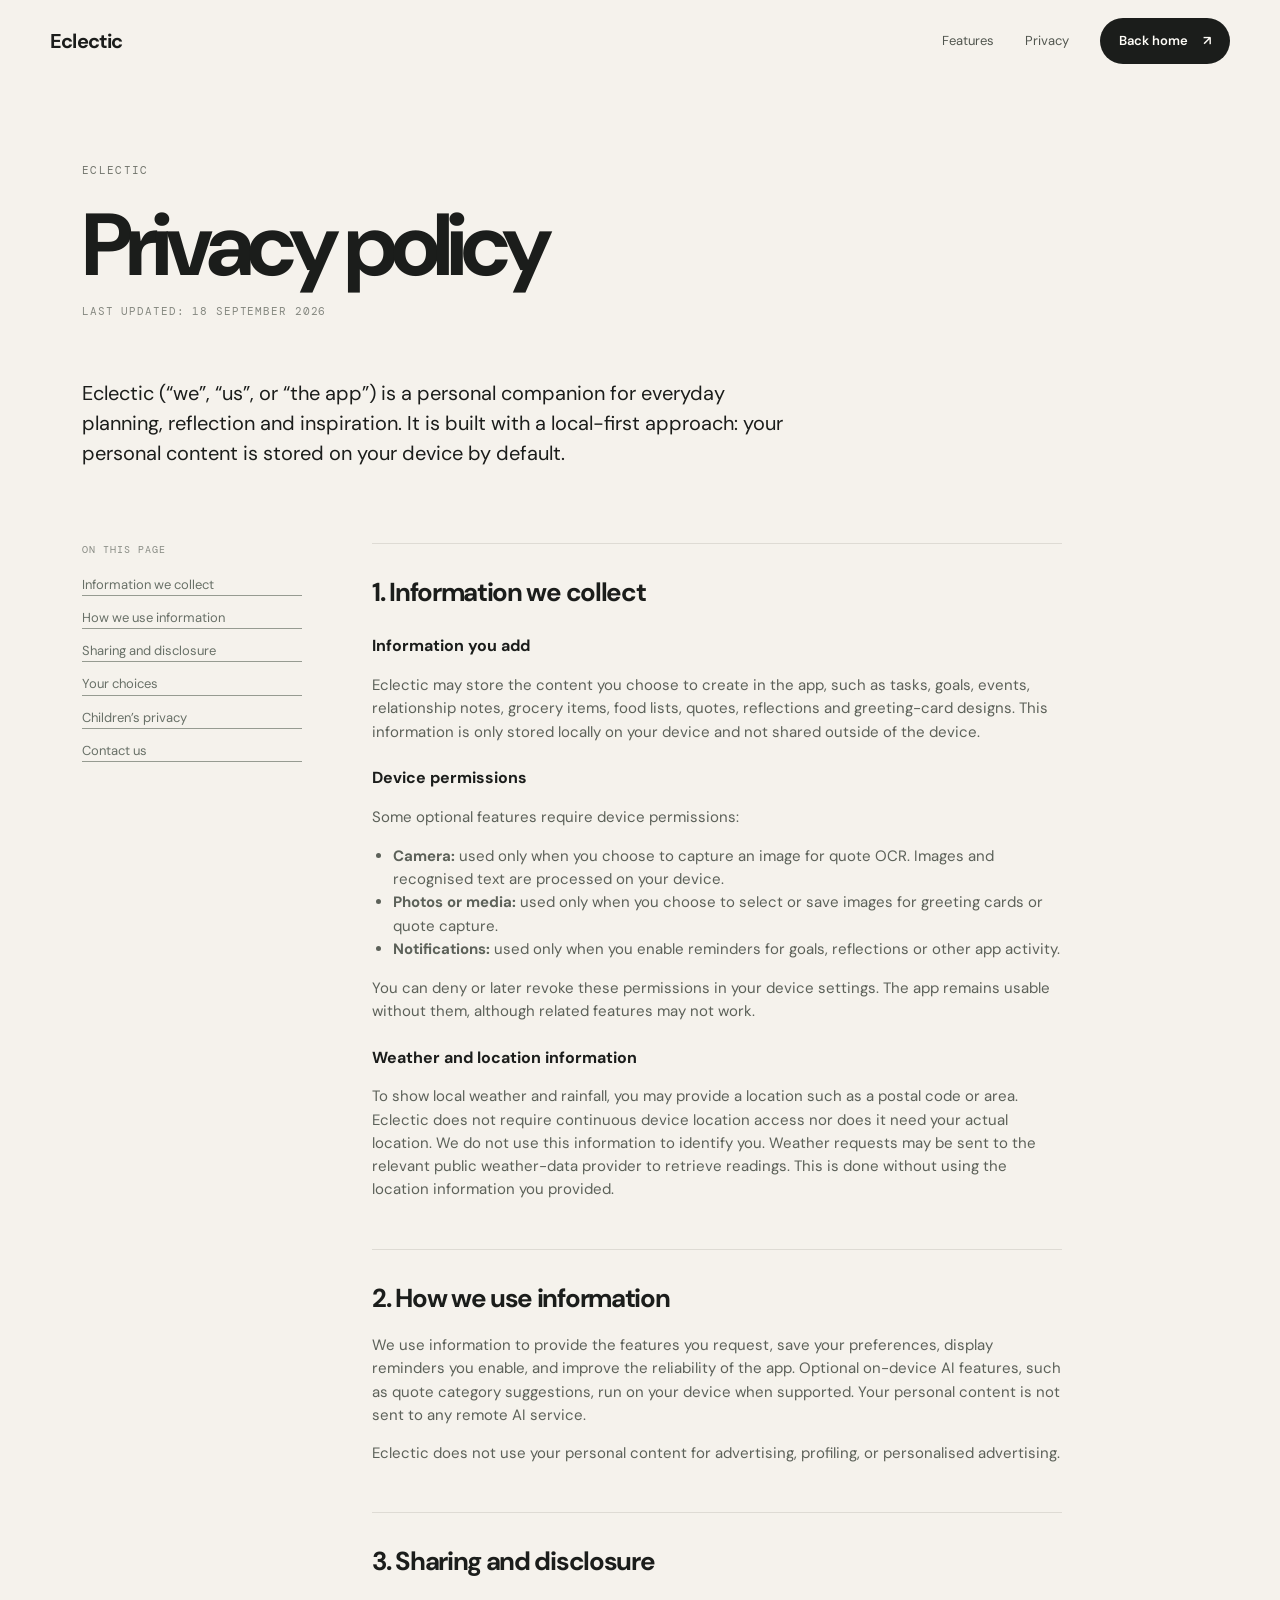
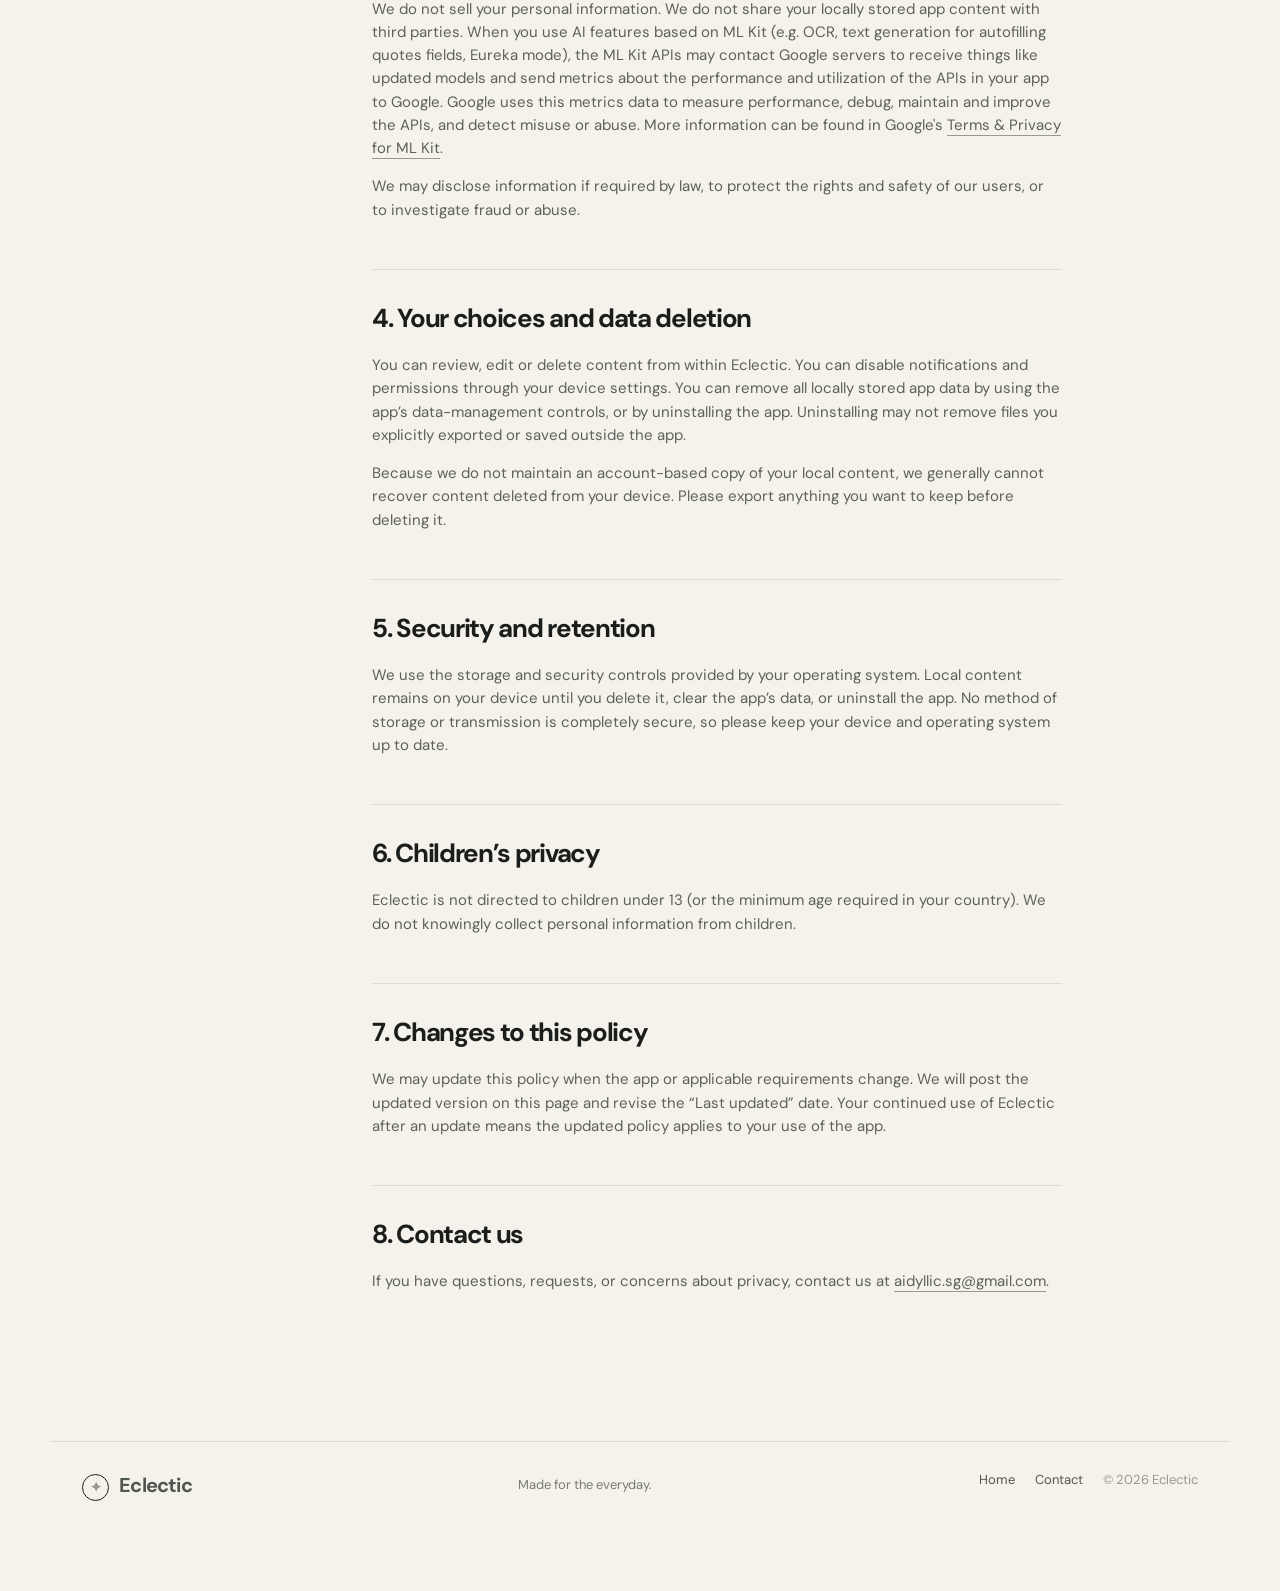
==== privacy.html @ 6900eea2 "init website" ====
<!doctype html>
<html lang="en">
  <head>
    <meta charset="utf-8"><meta name="viewport" content="width=device-width, initial-scale=1">
    <meta name="description" content="Eclectic privacy policy. Learn what data the app stores, how it is used, and how to contact us.">
    <title>Privacy policy — Eclectic</title><link rel="stylesheet" href="styles.css">
  </head>
  <body>
    <header class="site-header"><a class="wordmark" href="index.html">Eclectic</a><nav class="nav"><a href="index.html#features">Features</a><a href="index.html#privacy">Privacy</a><a class="nav-button" href="index.html">Back home <span>↗</span></a></nav><button class="menu-button" aria-label="Open menu" aria-expanded="false">☰</button></header>
    <main class="policy section-wrap">
      <p class="eyebrow">Eclectic</p><h1>Privacy policy</h1><p class="policy-updated">Last updated: 18 September 2026</p>
      <p class="policy-intro">Eclectic (“we”, “us”, or “the app”) is a personal companion for everyday planning, reflection and inspiration. 
        It is built with a local-first approach: your personal content is stored on your device by default.</p>
      <div class="policy-grid"><aside><p>On this page</p><a href="#collect">Information we collect</a><a href="#use">How we use information</a><a href="#share">Sharing and disclosure</a><a href="#choices">Your choices</a><a href="#children">Children’s privacy</a><a href="#contact">Contact us</a></aside><article>
        <section id="collect"><h2>1. Information we collect</h2>
          <h3>Information you add</h3><p>
          Eclectic may store the content you choose to create in the app, 
          such as tasks, goals, events, relationship notes, grocery items, food lists, quotes, reflections and greeting-card designs. 
          This information is only stored locally on your device and not shared outside of the device. 
          </p><h3>Device permissions</h3><p>Some optional features require device permissions:</p><ul>
              <li><strong>Camera:</strong> used only when you choose to capture an image for quote OCR. Images and recognised text are processed on your device.</li>
              <li><strong>Photos or media:</strong> used only when you choose to select or save images for greeting cards or quote capture.</li>
              <li><strong>Notifications:</strong> used only when you enable reminders for goals, reflections or other app activity.</li></ul>
              <p>You can deny or later revoke these permissions in your device settings. The app remains usable without them, although related features may not work.</p>
            <h3>Weather and location information</h3>
            <p>To show local weather and rainfall, you may provide a location such as a postal code or area. 
              Eclectic does not require continuous device location access nor does it need your actual location. We do not use this information to identify you.
              Weather requests may be sent to the relevant public weather-data provider to retrieve readings. This is done without using the location information you provided.
              </p></section>
        <section id="use"><h2>2. How we use information</h2>
          <p>We use information to provide the features you request, save your preferences, display reminders you enable, and improve the reliability of the app. 
            Optional on-device AI features, such as quote category suggestions, run on your device when supported. Your personal content is not sent to any remote AI service.</p>
            <p>Eclectic does not use your personal content for advertising, profiling, or personalised advertising.</p></section>
        <section id="share"><h2>3. Sharing and disclosure</h2>
          <p>We do not sell your personal information. We do not share your locally stored app content with third parties. 
            When you use AI features based on ML Kit (e.g. OCR, text generation for autofilling quotes fields, Eureka mode), 
            the ML Kit APIs may contact Google servers to receive things like updated models and send metrics about the performance and utilization of the APIs in your app to Google. 
            Google uses this metrics data to measure performance, debug, maintain and improve the APIs, and detect misuse or abuse. More information can be found in Google's <a href="https://developers.google.com/ml-kit/terms">Terms & Privacy for ML Kit</a>.</p>
            <p>We may disclose information if required by law, to protect the rights and safety of our users, or to investigate fraud or abuse. 
            </p></section>
        <section id="choices"><h2>4. Your choices and data deletion</h2>
          <p>You can review, edit or delete content from within Eclectic. You can disable notifications and permissions through your device settings. 
            You can remove all locally stored app data by using the app’s data-management controls, or by uninstalling the app. 
            Uninstalling may not remove files you explicitly exported or saved outside the app.</p>
            <p>Because we do not maintain an account-based copy of your local content, we generally cannot recover content deleted from your device. 
              Please export anything you want to keep before deleting it.</p></section>
        <section id="security"><h2>5. Security and retention</h2><p>We use the storage and security controls provided by your operating system. Local content remains on your device until you delete it, clear the app’s data, or uninstall the app. No method of storage or transmission is completely secure, so please keep your device and operating system up to date.</p></section>
        <section id="children"><h2>6. Children’s privacy</h2><p>
          Eclectic is not directed to children under 13 (or the minimum age required in your country). We do not knowingly collect personal information from children. 
        </p></section>
        <section id="changes"><h2>7. Changes to this policy</h2><p>We may update this policy when the app or applicable requirements change. We will post the updated version on this page and revise the “Last updated” date. Your continued use of Eclectic after an update means the updated policy applies to your use of the app.</p></section>
        <section id="contact"><h2>8. Contact us</h2><p>If you have questions, requests, or concerns about privacy, contact us at <a href="mailto:aidyllic.sg@gmail.com">aidyllic.sg@gmail.com</a>.</p></section>
      </article></div>
    </main>
    <footer class="site-footer section-wrap"><a class="wordmark" href="index.html"><span class="mark">✦</span> Eclectic</a><p>Made for the everyday.</p><div><a href="index.html">Home</a><a href="mailto:support@eclectic.app">Contact</a><span>© 2026 Eclectic</span></div></footer><script src="script.js"></script>
  </body>
</html>
---- styles.css ----
@import url("https://fonts.googleapis.com/css2?family=DM+Mono:wght@400;500&family=DM+Sans:wght@400;500;600;700&family=Playfair+Display:ital,wght@0,600;1,600&display=swap");
:root {
  --ink: #1b1d1b;
  --muted: #6c706b;
  --paper: #f5f2ec;
  --white: #fffdf8;
  --line: #dedbd4;
  --blue: #cfe5ed;
  --orange: #f5caa8;
  --green: #d6e6cc;
  --pink: #ead5d8;
  --lilac: #ddd7ee;
  --navy: #192f42;
}
* {
  box-sizing: border-box;
}
html {
  scroll-behavior: smooth;
}
body {
  margin: 0;
  background: var(--paper);
  color: var(--ink);
  font-family: "DM Sans", sans-serif;
  line-height: 1.55;
}
a {
  color: inherit;
  text-decoration: none;
}
.section-wrap {
  max-width: 1180px;
  margin: auto;
  padding-left: 32px;
  padding-right: 32px;
}
.site-header {
  height: 82px;
  display: flex;
  align-items: center;
  justify-content: space-between;
  max-width: 1244px;
  margin: auto;
  padding: 0 32px;
}
.wordmark {
  font-weight: 700;
  font-size: 20px;
  letter-spacing: -0.04em;
}
.mark {
  display: inline-grid;
  place-items: center;
  width: 27px;
  height: 27px;
  margin-right: 6px;
  border: 1px solid var(--ink);
  border-radius: 50%;
  font-size: 14px;
}
.nav {
  display: flex;
  align-items: center;
  gap: 31px;
  font-size: 13px;
}
.nav a:not(.nav-button),
.site-footer a {
  color: #51564f;
}
.nav-button,
.button {
  display: inline-flex;
  align-items: center;
  gap: 15px;
  border-radius: 50px;
  padding: 13px 19px;
  background: var(--ink);
  color: var(--white);
  font-weight: 600;
}
.menu-button {
  display: none;
  border: 0;
  background: none;
  font-size: 24px;
}
.hero {
  min-height: 650px;
  display: grid;
  grid-template-columns: 49% 51%;
  align-items: center;
  padding-top: 40px;
  padding-bottom: 50px;
}
.eyebrow {
  font-family: "DM Mono", monospace;
  font-size: 11px;
  letter-spacing: 0.12em;
  text-transform: uppercase;
  color: #73766e;
  margin: 0 0 22px;
}
.eyebrow-dot {
  display: inline-block;
  width: 8px;
  height: 8px;
  background: #dd8f67;
  border-radius: 50%;
  margin-right: 9px;
}
.hero h1 {
  font-size: clamp(44px, 6vw, 76px);
  line-height: 1.02;
  letter-spacing: -0.075em;
  max-width: 600px;
  margin: 0 0 27px;
}
.hero h1 em,
h2 em {
  font-family: "Playfair Display", serif;
  font-weight: 600;
  letter-spacing: -0.04em;
}
.hero-lead {
  font-size: 18px;
  line-height: 1.6;
  max-width: 485px;
  color: #575b55;
}
.hero-actions {
  display: flex;
  align-items: center;
  gap: 26px;
  margin-top: 31px;
}
.button-dark {
  background: var(--ink);
}
.text-link {
  font-weight: 600;
  font-size: 14px;
  border-bottom: 1px solid #9a9c96;
  padding-bottom: 4px;
}
.download {
  border-top: 1px solid var(--line);
  padding-top: 92px;
  padding-bottom: 110px;
  display: grid;
  grid-template-columns: 1fr 1.1fr;
  gap: 12%;
  align-items: end;
}
.download-heading h2 {
  margin: 0 0 20px;
}
.download-heading > p:last-child {
  color: var(--muted);
  font-size: 16px;
  max-width: 390px;
}
.tooltip-wrap {
  position: relative;
  display: inline;
}
.tooltip-trigger {
  cursor: help;
  border-bottom: 1px dashed currentColor;
  white-space: nowrap;
}
.tooltip-mark {
  display: inline-grid;
  place-items: center;
  width: 15px;
  height: 15px;
  margin-left: 2px;
  border: 1px solid currentColor;
  border-radius: 50%;
  font: 10px "DM Mono", monospace;
  vertical-align: 1px;
}
.tooltip {
  position: absolute;
  z-index: 3;
  left: 0;
  bottom: calc(100% + 12px);
  width: min(300px, 80vw);
  padding: 13px 15px;
  border: 1px solid var(--ink);
  background: var(--white);
  color: var(--ink);
  box-shadow: 5px 5px 0 var(--line);
  font-size: 13px;
  line-height: 1.45;
  visibility: hidden;
  opacity: 0;
  transform: translateY(5px);
  transition: opacity 150ms ease, transform 150ms ease, visibility 150ms ease;
}
.tooltip-trigger:hover + .tooltip,
.tooltip-trigger:focus + .tooltip,
.tooltip.is-visible {
  visibility: visible;
  opacity: 1;
  transform: translateY(0);
}
.download-options {
  display: grid;
  grid-template-columns: repeat(2, 1fr);
  gap: 14px;
}
.download-option {
  min-height: 150px;
  padding: 24px;
  border: 1px solid var(--ink);
  display: flex;
  flex-direction: column;
  justify-content: space-between;
  transition: background 180ms ease, color 180ms ease;
}
.download-option.is-coming-soon {
  cursor: default;
  opacity: 0.58;
}
.download-platform {
  font-size: 22px;
  font-weight: 600;
  letter-spacing: -0.04em;
}
.download-label {
  color: var(--muted);
  font-family: "DM Mono", monospace;
  font-size: 11px;
  text-transform: uppercase;
  letter-spacing: 0.08em;
}
.download-arrow {
  align-self: flex-end;
  font-size: 20px;
}
.microcopy {
  color: #898b84;
  font-size: 12px;
  margin-top: 31px;
}
.hero-art {
  height: 560px;
  position: relative;
}
.sun-glow {
  position: absolute;
  right: 5%;
  top: 16%;
  width: 370px;
  height: 370px;
  border-radius: 50%;
  background: #e7d9bc;
  filter: blur(1px);
  opacity: 0.75;
}
.orbit {
  position: absolute;
  border: 1px solid #d8c8ac;
  border-radius: 50%;
  width: 450px;
  height: 170px;
  right: -9%;
  top: 39%;
  transform: rotate(-23deg);
}
.orbit-two {
  width: 500px;
  height: 220px;
  right: -15%;
  top: 33%;
  transform: rotate(27deg);
  border-color: #dfe0ce;
}
.phone {
  position: absolute;
  border: 7px solid #222a2a;
  border-radius: 34px;
  background: #f7f8f3;
  box-shadow: 0 25px 50px #7b735b30;
}
.phone-back {
  width: 213px;
  height: 430px;
  right: 19%;
  top: 13%;
  transform: rotate(9deg);
  background: #b4c8b0;
}
.phone-front {
  width: 242px;
  height: 480px;
  right: 32%;
  top: 7%;
  z-index: 2;
  padding: 32px 14px 10px;
}
.phone-notch {
  position: absolute;
  top: -1px;
  left: 50%;
  transform: translateX(-50%);
  height: 18px;
  width: 82px;
  background: #222a2a;
  border-radius: 0 0 14px 14px;
}
.back-lines {
  margin: 80px 20px;
  height: 190px;
  border-top: 1px solid #718671;
  border-bottom: 1px solid #718671;
  opacity: 0.4;
}
.phone-topline {
  font-size: 8px;
  display: flex;
  justify-content: space-between;
}
.phone-greeting {
  font-size: 14px;
  margin: 19px 4px 13px;
  letter-spacing: -0.04em;
}
.phone-greeting span {
  float: right;
}
.phone-card {
  background: #fffefa;
  border-radius: 12px;
  margin-bottom: 10px;
  padding: 12px;
  box-shadow: 0 3px 8px #4750410b;
}
.card-label {
  font: 8px "DM Mono", monospace;
  color: #8a8c84;
  letter-spacing: 0.08em;
}
.quote-card p {
  font-family: "Playfair Display", serif;
  font-size: 17px;
  line-height: 1.3;
  margin: 11px 0 8px;
}
.card-meta {
  font-size: 8px;
  color: #888;
}
.task-card {
  font-size: 10px;
}
.task-row {
  display: flex;
  align-items: center;
  gap: 7px;
  margin-top: 10px;
}
.check {
  border: 1px solid #aeb8ab;
  width: 14px;
  height: 14px;
  border-radius: 50%;
  display: grid;
  place-items: center;
  color: transparent;
  font-size: 9px;
}
.checked {
  background: #a7c59d;
  color: #fff;
  border-color: #a7c59d;
}
.phone-nav {
  position: absolute;
  bottom: 11px;
  left: 15px;
  right: 15px;
  display: flex;
  justify-content: space-around;
  color: #8e958a;
  font-size: 15px;
}
.phone-nav .active {
  color: #4d7555;
}
.float-note {
  position: absolute;
  z-index: 3;
  background: var(--white);
  padding: 10px 15px;
  border-radius: 13px;
  box-shadow: 0 10px 25px #6c5d3f1c;
  font-size: 13px;
}
.float-note small {
  display: block;
  font-size: 9px;
  color: #84867f;
  margin-top: 2px;
}
.note-weather {
  right: 0;
  top: 22%;
  transform: rotate(4deg);
}
.note-done {
  left: 3%;
  bottom: 14%;
  transform: rotate(-5deg);
}
.trust-strip {
  border-top: 1px solid var(--line);
  border-bottom: 1px solid var(--line);
  padding: 18px 0;
}
.trust-inner {
  display: flex;
  align-items: center;
  justify-content: space-between;
  font: 10px "DM Mono", monospace;
  letter-spacing: 0.11em;
  color: #868981;
}
.trust-line {
  height: 1px;
  background: #d3d0c8;
  width: 16%;
}
.intro {
  text-align: center;
  padding-top: 145px;
  padding-bottom: 75px;
}
.intro h2,
.privacy-callout h2,
.faq-heading h2 {
  font-size: clamp(38px, 5vw, 62px);
  line-height: 1.06;
  letter-spacing: -0.07em;
  margin: 0 auto 20px;
}
.section-lead {
  max-width: 520px;
  margin: auto;
  color: var(--muted);
  font-size: 16px;
}
.features {
  padding-bottom: 150px;
}
.feature-grid {
  display: grid;
  grid-template-columns: repeat(4, 1fr);
  gap: 16px;
}
.feature {
  min-height: 260px;
  border-radius: 20px;
  padding: 26px;
  position: relative;
  overflow: hidden;
}
.feature-large {
  grid-column: span 2;
}
.feature-tall {
  grid-row: span 2;
  min-height: 536px;
}
.feature-wide {
  grid-column: span 2;
}
.feature-icon {
  font-size: 26px;
}
.feature-number {
  font: 11px "DM Mono", monospace;
  color: #687067;
  margin: 18px 0 6px;
}
.feature h3 {
  font-size: 24px;
  letter-spacing: -0.055em;
  margin: 0 0 9px;
}
.feature p:not(.feature-number) {
  font-size: 14px;
  max-width: 265px;
  color: #4f554d;
  margin: 0;
}
.feature-blue {
  background: var(--blue);
}
.feature-cream {
  background: #ebe4d3;
}
.feature-orange {
  background: var(--orange);
}
.feature-lilac {
  background: var(--lilac);
}
.feature-green {
  background: var(--green);
}
.feature-sky {
  background: #d5e4e8;
}
.feature-navy {
  background: var(--navy);
  color: #f5f2ec;
}
.feature-navy .feature-number,
.feature-navy p {
  color: #cad5d7 !important;
}
.feature-pink {
  background: var(--pink);
}
.feature-art {
  position: absolute;
  right: 22px;
  bottom: 22px;
  font-size: 22px;
}
.mini-checks {
  font-size: 38px;
  color: #6893a1;
  letter-spacing: -8px;
}
.tiny-calendar {
  border: 1px solid #a99d86;
  border-radius: 12px;
  padding: 14px 18px;
  font: 30px "Playfair Display", serif;
  line-height: 0.8;
  text-align: center;
  transform: rotate(8deg);
}
.tiny-calendar small {
  font: 9px "DM Mono", monospace;
}
.pantry {
  font-size: 27px;
}
.plate {
  width: 65px;
  height: 65px;
  border: 2px solid #9b91af;
  border-radius: 50%;
  display: grid;
  place-items: center;
  font-size: 28px;
}
.quote-lines {
  font: 46px "Playfair Display", serif;
  color: #659067;
  letter-spacing: 12px;
}
.temp {
  font-size: 52px;
  font-family: "Playfair Display", serif;
  color: #5c929e;
}
.radar {
  font: 29px "DM Mono", monospace;
  color: #a6cfda;
}
.stars {
  font-size: 30px;
  color: #b65e6a;
}
.privacy-callout {
  border-top: 1px solid var(--line);
  padding-top: 120px;
  padding-bottom: 145px;
  display: grid;
  grid-template-columns: 1fr 1fr;
  gap: 12%;
  align-items: end;
}
.privacy-callout h2 {
  margin: 0;
}
.privacy-copy {
  font-size: 17px;
  color: #5f635d;
  max-width: 470px;
}
.privacy-copy .text-link {
  display: inline-block;
  margin-top: 20px;
  color: var(--ink);
}
.faq {
  border-top: 1px solid var(--line);
  padding-top: 120px;
  padding-bottom: 145px;
  display: grid;
  grid-template-columns: 1fr 1.1fr;
  gap: 12%;
  align-items: start;
}
.faq-heading h2 {
  margin: 0 0 20px;
}
.faq-heading > p:last-child {
  color: var(--muted);
  font-size: 16px;
  max-width: 390px;
}
.faq-list {
  border-top: 1px solid var(--line);
}
.faq-list details {
  border-bottom: 1px solid var(--line);
  padding: 23px 0;
}
.faq-list summary {
  cursor: pointer;
  list-style: none;
  padding-right: 30px;
  font-size: 17px;
  font-weight: 600;
  letter-spacing: -0.02em;
  position: relative;
}
.faq-list summary::-webkit-details-marker {
  display: none;
}
.faq-list summary::after {
  content: "+";
  position: absolute;
  right: 2px;
  top: -3px;
  font-size: 24px;
  font-weight: 400;
  color: #858980;
}
.faq-list details[open] summary::after {
  content: "−";
}
.faq-list details p {
  max-width: 600px;
  color: #62675f;
  font-size: 14px;
  line-height: 1.65;
  margin: 13px 30px 0 0;
}
.site-footer {
  border-top: 1px solid var(--line);
  min-height: 150px;
  padding-top: 28px;
  padding-bottom: 30px;
  display: flex;
  align-items: flex-start;
  justify-content: space-between;
  font-size: 13px;
}
.site-footer p {
  color: #777b73;
  margin: 5px 0;
}
.site-footer div {
  display: flex;
  gap: 20px;
}
.site-footer span {
  color: #969890;
}
.policy {
  padding-top: 80px;
  padding-bottom: 100px;
}
.policy h1 {
  font-size: clamp(50px, 7vw, 88px);
  letter-spacing: -0.08em;
  line-height: 1;
  margin: 0 0 15px;
}
.policy-updated {
  font: 11px "DM Mono", monospace;
  text-transform: uppercase;
  letter-spacing: 0.08em;
  color: #858880;
}
.policy-intro {
  font-size: 20px;
  max-width: 720px;
  line-height: 1.5;
  margin: 60px 0 75px;
}
.policy-grid {
  display: grid;
  grid-template-columns: 220px 1fr;
  gap: 70px;
  max-width: 1000px;
}
.policy-grid aside {
  font-size: 13px;
  display: flex;
  flex-direction: column;
  gap: 12px;
  align-self: start;
  position: sticky;
  top: 25px;
}
.policy-grid aside p {
  font: 10px "DM Mono", monospace;
  text-transform: uppercase;
  color: #888b84;
  letter-spacing: 0.1em;
  margin: 0 0 7px;
}
.policy-grid aside a {
  color: #687067;
}
.policy-grid article {
  max-width: 690px;
}
.policy-grid section {
  border-top: 1px solid var(--line);
  padding: 28px 0 32px;
}
.policy-grid h2 {
  font-size: 26px;
  letter-spacing: -0.05em;
  margin: 0 0 16px;
}
.policy-grid h3 {
  font-size: 16px;
  margin: 22px 0 6px;
}
.policy-grid p,
.policy-grid li {
  color: #5c6159;
  font-size: 15px;
}
.policy-grid ul {
  padding-left: 21px;
}
.policy-grid a {
  border-bottom: 1px solid #969b91;
}
@media (max-width: 800px) {
  .section-wrap {
    padding-left: 22px;
    padding-right: 22px;
  }
  .site-header {
    height: 70px;
    padding: 0 22px;
  }
  .nav {
    display: none;
  }
  .menu-button {
    display: block;
  }
  .nav.open {
    display: flex;
    position: absolute;
    z-index: 9;
    top: 64px;
    right: 20px;
    background: var(--white);
    padding: 18px;
    flex-direction: column;
    align-items: stretch;
    box-shadow: 0 10px 25px #0001;
    border-radius: 15px;
  }
  .hero {
    display: block;
    padding-top: 55px;
  }
  .hero h1 {
    font-size: 53px;
  }
  .hero-art {
    height: 510px;
    margin-top: 20px;
    transform: scale(0.88);
    transform-origin: center top;
  }
  .phone-front {
    right: 24%;
  }
  .phone-back {
    right: 10%;
  }
  .trust-inner {
    gap: 14px;
    justify-content: center;
    text-align: center;
  }
  .trust-inner span:not(.trust-line) {
    font-size: 8px;
  }
  .trust-line {
    width: 10%;
  }
  .intro {
    padding-top: 100px;
  }
  .feature-grid {
    grid-template-columns: 1fr 1fr;
  }
  .feature-large,
  .feature-wide {
    grid-column: span 2;
  }
  .feature-tall {
    grid-row: span 1;
    min-height: 260px;
  }
  .privacy-callout {
    display: block;
    padding-top: 90px;
    padding-bottom: 100px;
  }
  .download {
    display: block;
    padding-top: 90px;
    padding-bottom: 100px;
  }
  .download-options {
    margin-top: 35px;
  }
  .privacy-copy {
    margin-top: 35px;
  }
  .faq {
    display: block;
    padding-bottom: 100px;
  }
  .faq-list {
    margin-top: 45px;
  }
  .site-footer {
    display: grid;
    grid-template-columns: 1fr 1fr;
    gap: 20px;
  }
  .site-footer div {
    grid-column: span 2;
    flex-wrap: wrap;
  }
  .policy {
    padding-top: 55px;
  }
  .policy-grid {
    display: block;
  }
  .policy-grid aside {
    position: static;
    margin-bottom: 50px;
    padding: 18px;
    background: #ebe7df;
    border-radius: 12px;
  }
  .policy-intro {
    margin: 45px 0;
  }
  .policy-grid article {
    max-width: none;
  }
}
@media (max-width: 480px) {
  .hero h1 {
    font-size: 47px;
  }
  .hero-art {
    transform: scale(0.72);
    height: 390px;
    margin-left: -30px;
    margin-right: -30px;
  }
  .hero-actions {
    align-items: flex-start;
    flex-direction: column;
    gap: 20px;
  }
  .feature-grid {
    display: block;
  }
  .feature {
    margin-bottom: 14px;
    min-height: 235px;
  }
  .feature-tall {
    min-height: 235px;
  }
  .feature p:not(.feature-number) {
    max-width: 230px;
  }
  .trust-inner .trust-line {
    display: none;
  }
  .trust-inner {
    justify-content: space-between;
  }
  .privacy-callout h2,
  .faq-heading h2,
  .download-heading h2 {
    font-size: 44px;
  }
}
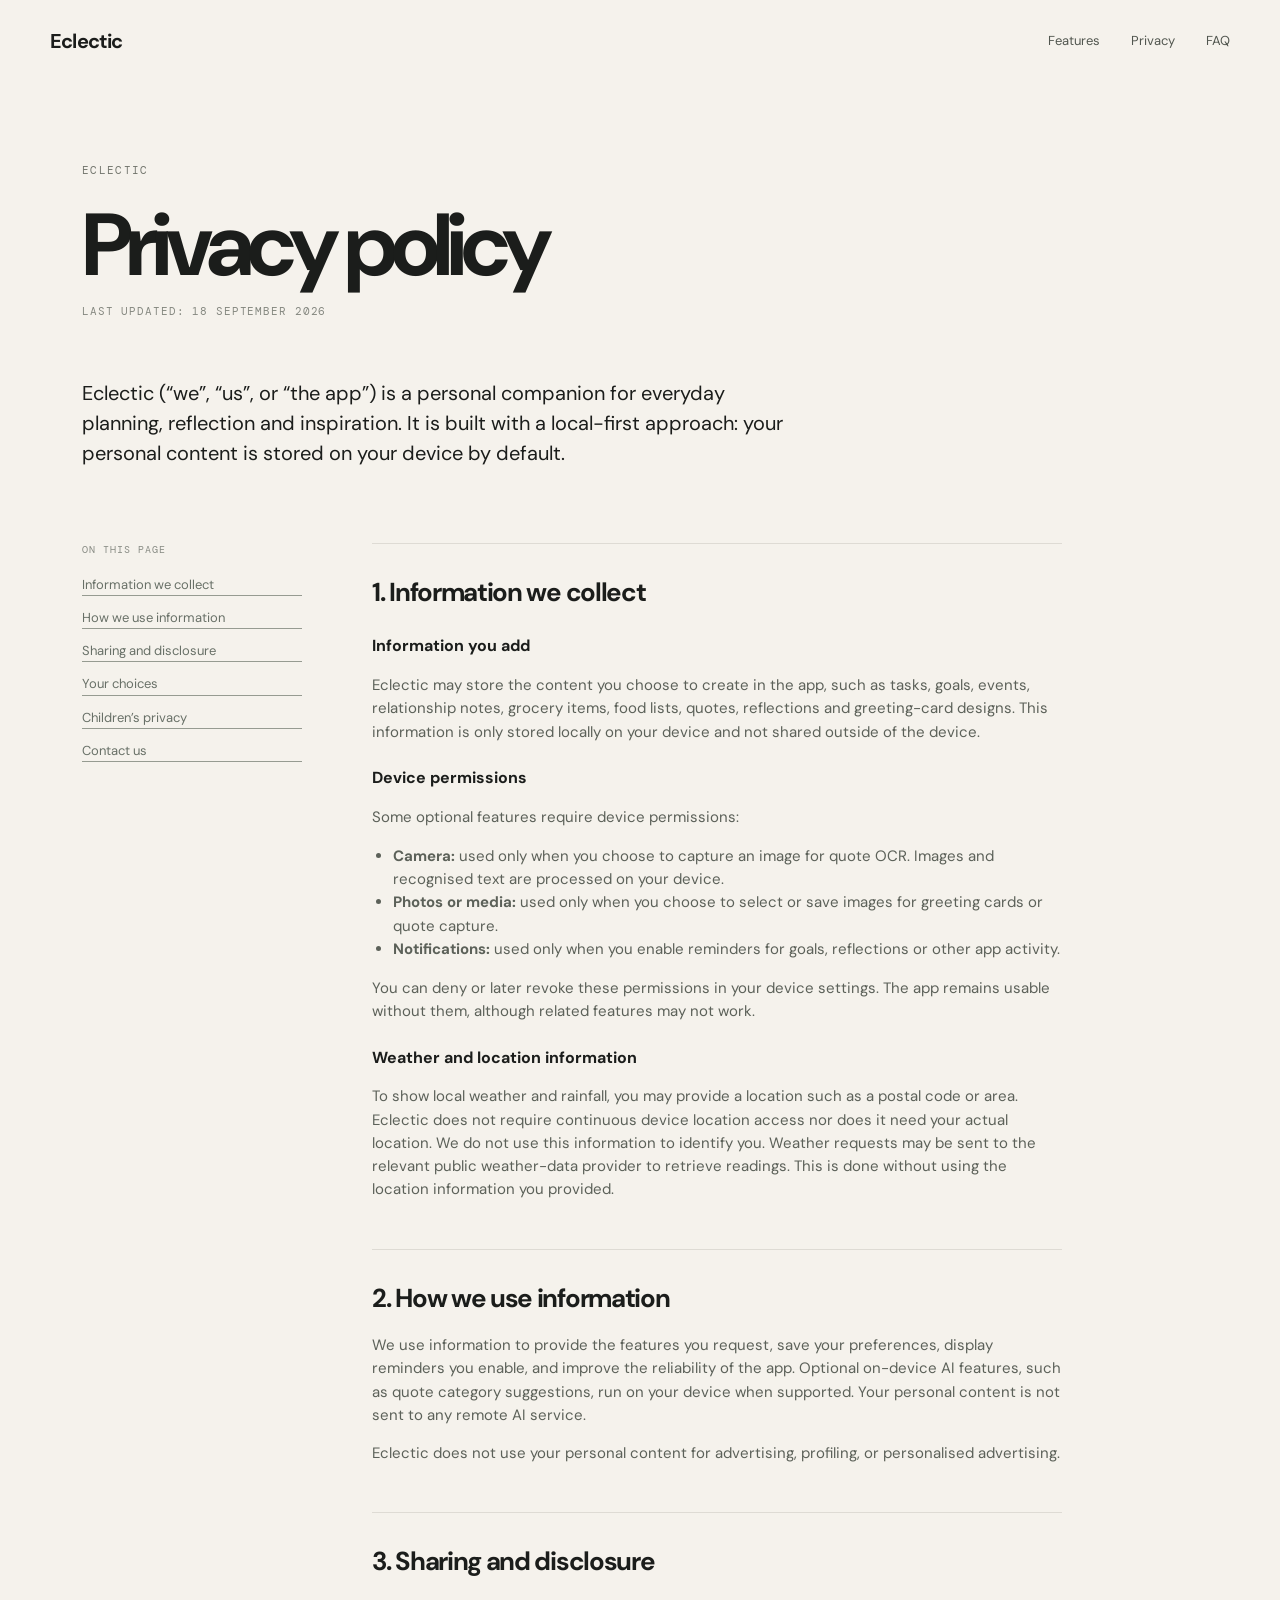
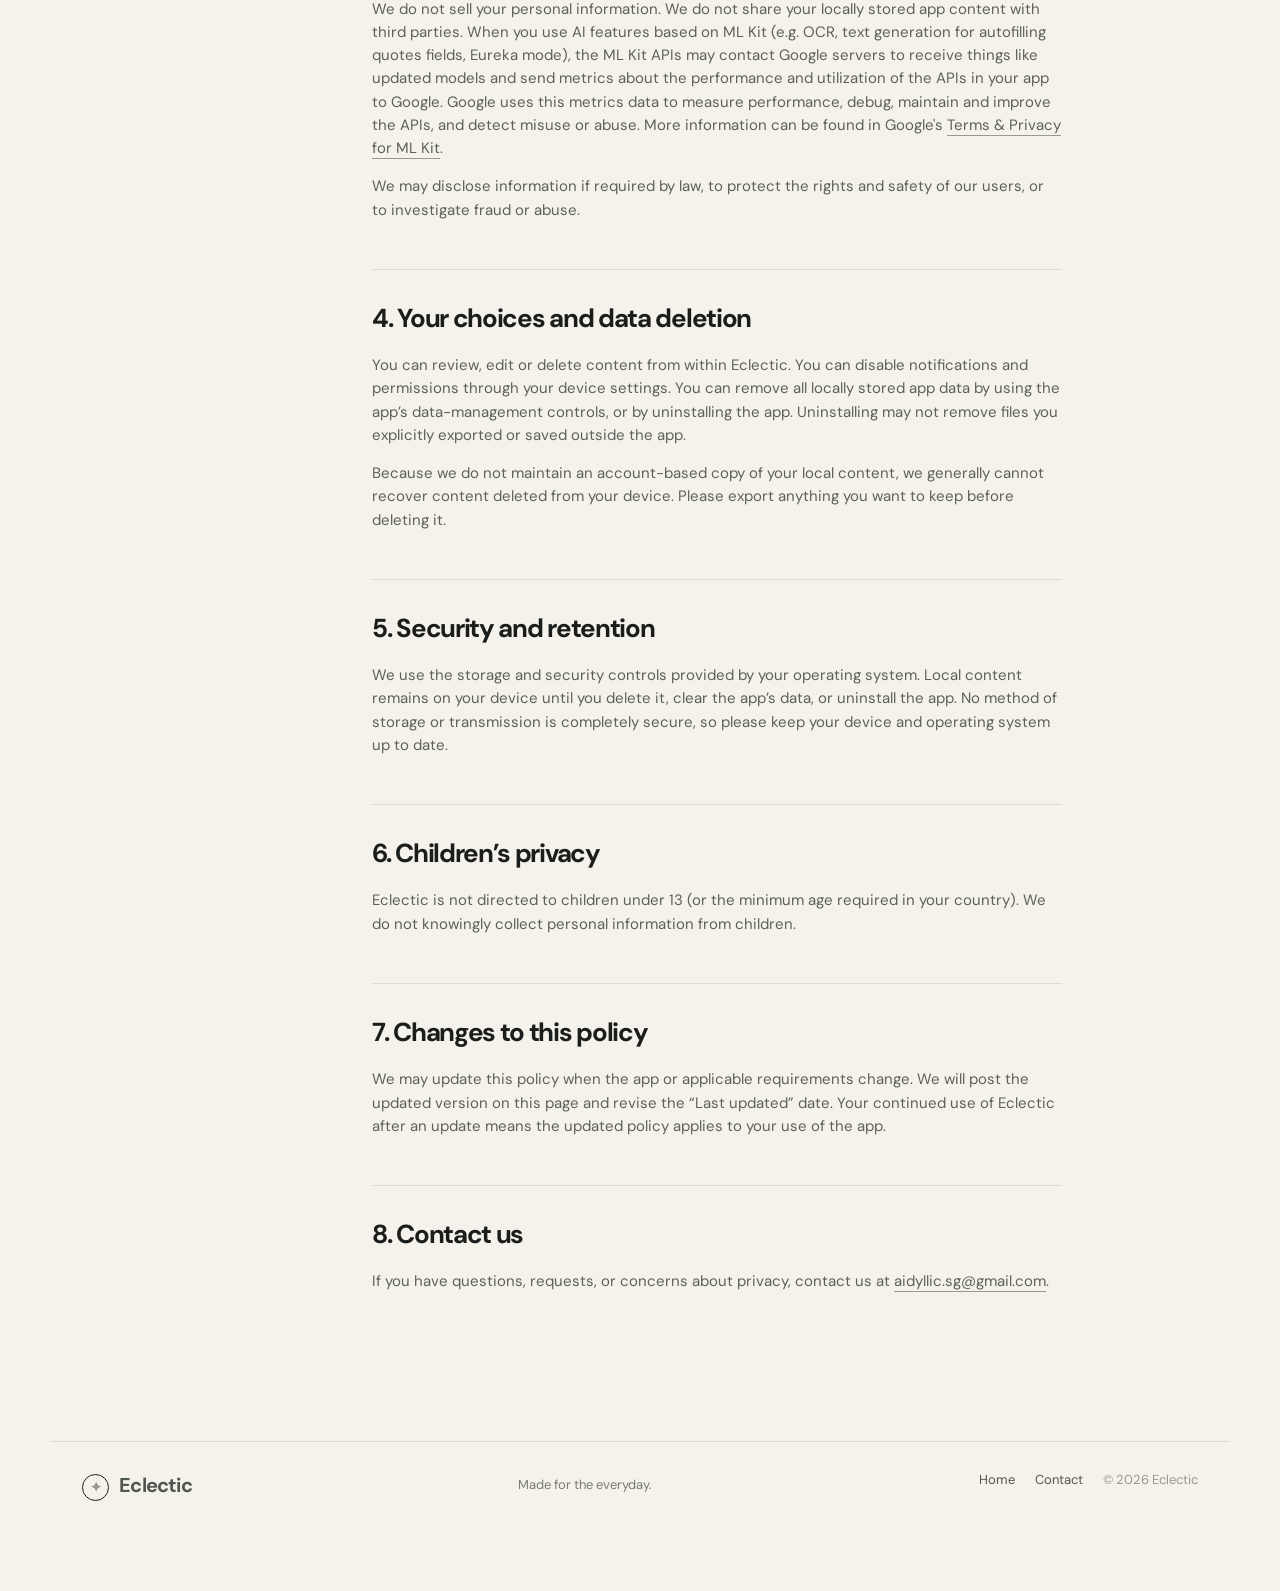
==== commit 04da6f83: "replace button with faq link" ====
--- a/privacy.html
+++ b/privacy.html
@@ -6,7 +6,7 @@
     <title>Privacy policy — Eclectic</title><link rel="stylesheet" href="styles.css">
   </head>
   <body>
-    <header class="site-header"><a class="wordmark" href="index.html">Eclectic</a><nav class="nav"><a href="index.html#features">Features</a><a href="index.html#privacy">Privacy</a><a class="nav-button" href="index.html">Back home <span>↗</span></a></nav><button class="menu-button" aria-label="Open menu" aria-expanded="false">☰</button></header>
+    <header class="site-header"><a class="wordmark" href="index.html">Eclectic</a><nav class="nav"><a href="index.html#features">Features</a><a href="index.html#privacy">Privacy</a><a href="index.html#faq">FAQ</a></nav><button class="menu-button" aria-label="Open menu" aria-expanded="false">☰</button></header>
     <main class="policy section-wrap">
       <p class="eyebrow">Eclectic</p><h1>Privacy policy</h1><p class="policy-updated">Last updated: 18 September 2026</p>
       <p class="policy-intro">Eclectic (“we”, “us”, or “the app”) is a personal companion for everyday planning, reflection and inspiration. 
